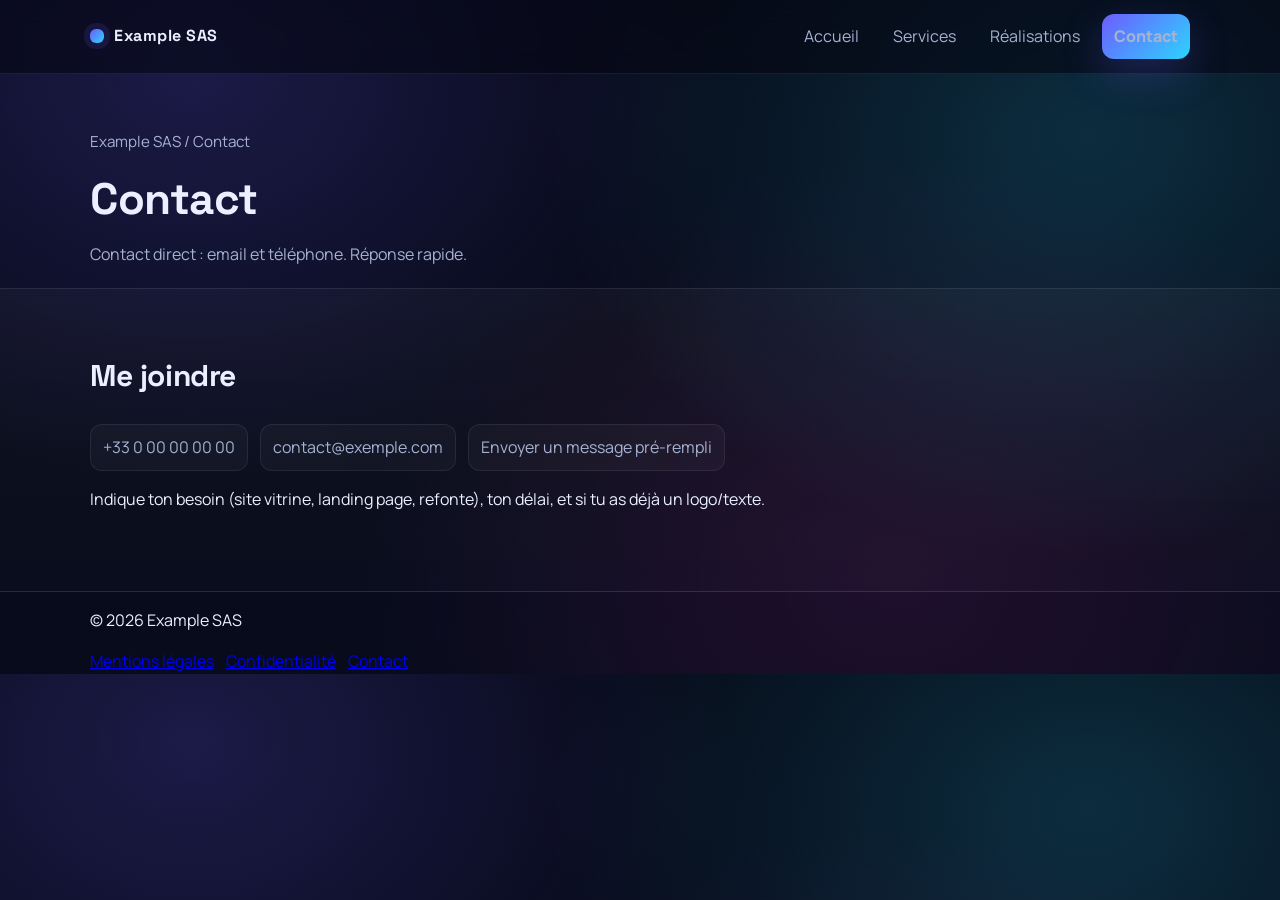
==== contact.html @ 9f6a9088 "This repository is a public demo. All personal and company information is fictitious." ====
<!doctype html>
<html lang="fr">
<head>
  <meta charset="utf-8" />
  <meta name="viewport" content="width=device-width, initial-scale=1" />
  <title>Contact — Example SAS</title>
  <meta name="description" content="Contact Example SAS : email et téléphone pour prise de contact." />
  <link rel="preconnect" href="https://fonts.googleapis.com">
  <link rel="preconnect" href="https://fonts.gstatic.com" crossorigin>
  <link href="https://fonts.googleapis.com/css2?family=Space+Grotesk:wght@400;600;700&family=Manrope:wght@400;600;700&display=swap" rel="stylesheet">
  <link rel="stylesheet" href="css/style.css" />
</head>
<body>

<header class="header">
  <div class="container header__inner">
    <a class="logo" href="index.html" aria-label="Accueil Example SAS">Example SAS</a>
    <nav class="nav" aria-label="Navigation principale">
      <button class="nav__toggle" type="button" aria-label="Ouvrir le menu" aria-expanded="false">
        <svg viewBox="0 0 24 24" fill="none" xmlns="http://www.w3.org/2000/svg" aria-hidden="true">
          <path d="M4 7H20M4 12H20M4 17H20" stroke="currentColor" stroke-width="2" stroke-linecap="round"/>
        </svg>
      </button>
      <div class="nav__links">
        <a href="index.html">Accueil</a>
        <a href="services.html">Services</a>
        <a href="realisations.html">Réalisations</a>
        <a class="btn btn--small" href="contact.html">Contact</a>
      </div>
    </nav>
  </div>
</header>

<main>
  <section class="page-hero">
    <div class="container">
      <div class="breadcrumb">Example SAS / Contact</div>
      <h1>Contact</h1>
      <p>Contact direct : email et téléphone. Réponse rapide.</p>
    </div>
  </section>

  <section class="section section--alt">
    <div class="container">
      <h2>Me joindre</h2>

      <div class="contact">
        <a class="contact__item" href="tel:+33000000000">+33 0 00 00 00 00</a>
        <a class="contact__item" href="mailto:contact@example.com">contact@exemple.com</a>
        <a class="contact__item" id="prefillMail" href="#">Envoyer un message pré-rempli</a>
      </div>

      <p class="muted">
        Indique ton besoin (site vitrine, landing page, refonte), ton délai, et si tu as déjà un logo/texte.
      </p>
    </div>
  </section>
</main>

<footer class="footer">
  <div class="container footer__inner">
    <p>© <span id="year"></span> Example SAS</p>
    <div style="display:flex; gap:12px; flex-wrap:wrap;">
      <a href="mentions-legales.html">Mentions légales</a>
      <a href="politique-confidentialite.html">Confidentialité</a>
      <a href="contact.html">Contact</a>
    </div>
  </div>
</footer>

<script src="js/main.js"></script>
</body>
</html>
---- css/style.css ----
:root{
  --bg: #050814;
  --bg2:#070b1b;
  --card: rgba(255,255,255,.05);
  --card2: rgba(255,255,255,.035);
  --text:#eaf0ff;
  --muted:#a6b2d2;

  /* Accent DEVORA vibe (bleu/violet) */
  --a1:#6d5cff;
  --a2:#2dd4ff;
  --a3:#ff3bd4;

  --border: rgba(255,255,255,.10);
  --radius: 20px;
  --shadow: 0 20px 60px rgba(0,0,0,.45);
}

*{box-sizing:border-box}
html{scroll-behavior:smooth}
body{
  margin:0;
  background:
    radial-gradient(900px 700px at 15% 10%, rgba(109,92,255,.22), transparent 60%),
    radial-gradient(900px 700px at 85% 20%, rgba(45,212,255,.18), transparent 60%),
    radial-gradient(900px 700px at 70% 85%, rgba(255,59,212,.10), transparent 60%),
    linear-gradient(180deg, var(--bg), var(--bg2));
  color:var(--text);
  line-height:1.55;
  font-family: "Manrope", system-ui, -apple-system, Segoe UI, Roboto, Arial;
}

/* Layout */
.container{width:min(1100px,92%); margin:auto}
.section{padding:64px 0}
.section--alt{
  background: linear-gradient(180deg, rgba(255,255,255,.03), rgba(255,255,255,.01));
  border-top:1px solid var(--border);
  border-bottom:1px solid var(--border);
}

/* Header */
.header{
  position:sticky;
  top:0;
  z-index:10;
  background:rgba(5,8,20,.62);
  backdrop-filter: blur(12px);
  border-bottom:1px solid rgba(255,255,255,.08);
}
.header__inner{
  display:flex;
  align-items:center;
  justify-content:space-between;
  padding:14px 0;
}
.logo{
  text-decoration:none;
  color:var(--text);
  font-family:"Space Grotesk", system-ui;
  font-weight:700;
  letter-spacing:.5px;
  display:flex;
  align-items:center;
  gap:10px;
}
.logo::before{
  content:"";
  width:14px;
  height:14px;
  border-radius:6px;
  background: linear-gradient(135deg, var(--a1), var(--a2));
  box-shadow: 0 0 0 6px rgba(109,92,255,.12);
}
.nav{display:flex; gap:10px; align-items:center}
.nav a{
  color:var(--muted);
  text-decoration:none;
  padding:10px 12px;
  border-radius:12px;
  transition: .2s ease;
}
.nav a:hover{
  background:rgba(255,255,255,.06);
  color:var(--text);
}

/* Buttons */
.btn{
  display:inline-flex;
  align-items:center;
  justify-content:center;
  gap:10px;
  text-decoration:none;
  color:#061026;
  font-weight:800;
  padding:12px 16px;
  border-radius:16px;
  background: linear-gradient(135deg, var(--a1), var(--a2));
  box-shadow: 0 14px 40px rgba(109,92,255,.25);
  transition:.2s ease;
}
.btn:hover{transform: translateY(-1px); filter: brightness(1.05)}
.btn--ghost{
  color:var(--text);
  background: rgba(255,255,255,.02);
  border:1px solid var(--border);
  box-shadow:none;
}
.btn--small{padding:10px 12px; border-radius:14px; font-weight:800}

/* Hero */
.hero{padding:74px 0 48px}
.hero__inner{position:relative}
.badge{
  display:inline-flex;
  align-items:center;
  gap:10px;
  padding:8px 12px;
  border:1px solid rgba(255,255,255,.12);
  border-radius:999px;
  color:var(--muted);
  background: rgba(255,255,255,.02);
}
.badge::before{
  content:"";
  width:8px;
  height:8px;
  border-radius:99px;
  background: linear-gradient(135deg, var(--a3), var(--a2));
  box-shadow:0 0 18px rgba(45,212,255,.45);
}
.hero h1{
  font-family:"Space Grotesk", system-ui;
  font-size: clamp(30px, 4.3vw, 54px);
  margin:14px 0 10px;
  letter-spacing:-.6px;
}
.hero__text{
  color:var(--muted);
  max-width: 66ch;
  margin:0 0 22px;
  font-size: 1.06rem;
}
.hero__cta{display:flex; gap:12px; flex-wrap:wrap}
.hero__glass{
  margin-top:26px;
  padding:16px;
  border-radius: var(--radius);
  background: linear-gradient(180deg, rgba(255,255,255,.06), rgba(255,255,255,.03));
  border: 1px solid rgba(255,255,255,.12);
  box-shadow: var(--shadow);
  display:flex;
  gap:14px;
  flex-wrap:wrap;
}
.pill{
  padding:10px 12px;
  border-radius: 999px;
  background: rgba(255,255,255,.03);
  border:1px solid rgba(255,255,255,.10);
  color:var(--muted);
  font-weight:700;
}

/* Titles */
h2{
  margin:0 0 18px;
  font-family:"Space Grotesk", system-ui;
  font-size: 30px;
  letter-spacing:-.4px;
}
h3{
  margin:0 0 10px;
  font-family:"Space Grotesk", system-ui;
  letter-spacing:-.2px;
}

/* Cards / Grid */
.grid{
  display:grid;
  grid-template-columns:repeat(3,1fr);
  gap:14px;
}
.card{
  background: linear-gradient(180deg, var(--card), var(--card2));
  border:1px solid rgba(255,255,255,.10);
  border-radius: var(--radius);
  padding:18px;
  box-shadow: 0 12px 45px rgba(0,0,0,.25);
  transition: .2s ease;
}
.card:hover{
  transform: translateY(-2px);
  border-color: rgba(45,212,255,.22);
}
.card p{margin:0; color:var(--muted)}
.text{color:var(--muted); margin:14px 0 0}

.contact{
  display:flex;
  flex-wrap: wrap;
  gap:12px;
  margin-top:24px;
}
.contact__item{
  color:var(--muted);
  text-decoration:none;
  padding:10px 12px;
  border-radius:12px;
  background: rgba(255,255,255,.03);
  border:1px solid rgba(255,255,255,.08);
  transition:.2s ease;
}
.contact__item:hover{
  background: rgba(255,255,255,.06);
}

.page-hero{
  padding: 56px 0 22px;
}
.page-hero h1{
  font-family:"Space Grotesk", system-ui;
  font-size: clamp(28px, 4vw, 44px);
  margin: 12px 0 8px;
  letter-spacing: -.5px;
}
.page-hero p{color:var(--muted); margin:0; max-width:70ch}
.breadcrumb{color:var(--muted); font-size:.95rem}

/* -------------------------------------------------
   Responsive navigation (hamburger)
   ------------------------------------------------- */

/* Desktop links wrapper */
.nav__links{display:flex; gap:10px; align-items:center}

/* Hamburger button (hidden on desktop) */
.nav__toggle{
  display:none;
  width:44px;
  height:44px;
  border-radius:14px;
  background: rgba(255,255,255,.02);
  border:1px solid rgba(255,255,255,.12);
  color:var(--text);
  cursor:pointer;
}
.nav__toggle:hover{background: rgba(255,255,255,.06)}
.nav__toggle:focus{outline:2px solid rgba(45,212,255,.45); outline-offset:2px}
.nav__toggle svg{width:22px; height:22px}

@media (max-width: 900px){
  .grid{grid-template-columns:1fr}
}

@media (max-width: 720px){
  .nav__toggle{
    display:inline-flex;
    align-items:center;
    justify-content:center;
  }

  /* Hide links by default on mobile */
  .nav__links{
    display:none;
    position:absolute;
    top:64px;
    left:0;
    right:0;
    padding:12px;
    flex-direction:column;
    align-items:stretch;
    background:rgba(5,8,20,.92);
    border-bottom:1px solid rgba(255,255,255,.08);
    backdrop-filter: blur(12px);
  }

  .nav__links a{padding:12px 14px}
  .nav__links .btn{width:100%; justify-content:center}

  /* Open state */
  .nav.is-open .nav__links{display:flex}

  /* Needed to position the dropdown */
  .header__inner{position:relative}
}

/* -------------------------------------------------
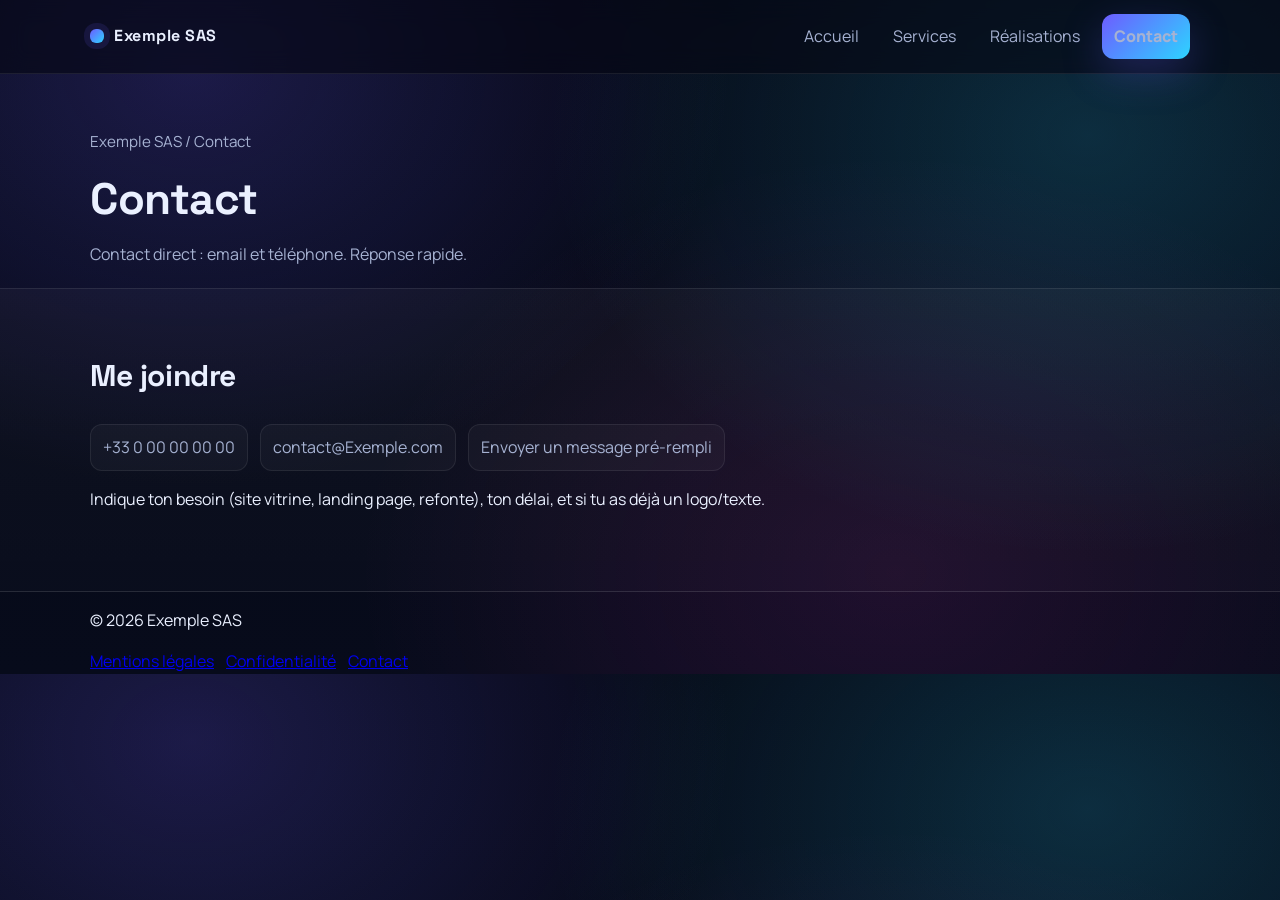
==== commit 4bcec5ce: "chore: public demo (exemple SAS, informations fictives)" ====
--- a/contact.html
+++ b/contact.html
@@ -3,8 +3,8 @@
 <head>
   <meta charset="utf-8" />
   <meta name="viewport" content="width=device-width, initial-scale=1" />
-  <title>Contact — Example SAS</title>
-  <meta name="description" content="Contact Example SAS : email et téléphone pour prise de contact." />
+  <title>Contact — Exemple SAS</title>
+  <meta name="description" content="Contact Exemple SAS : email et téléphone pour prise de contact." />
   <link rel="preconnect" href="https://fonts.googleapis.com">
   <link rel="preconnect" href="https://fonts.gstatic.com" crossorigin>
   <link href="https://fonts.googleapis.com/css2?family=Space+Grotesk:wght@400;600;700&family=Manrope:wght@400;600;700&display=swap" rel="stylesheet">
@@ -14,7 +14,7 @@
 
 <header class="header">
   <div class="container header__inner">
-    <a class="logo" href="index.html" aria-label="Accueil Example SAS">Example SAS</a>
+    <a class="logo" href="index.html" aria-label="Accueil ExempleExemple SAS">Exemple SAS</a>
     <nav class="nav" aria-label="Navigation principale">
       <button class="nav__toggle" type="button" aria-label="Ouvrir le menu" aria-expanded="false">
         <svg viewBox="0 0 24 24" fill="none" xmlns="http://www.w3.org/2000/svg" aria-hidden="true">
@@ -34,7 +34,7 @@
 <main>
   <section class="page-hero">
     <div class="container">
-      <div class="breadcrumb">Example SAS / Contact</div>
+      <div class="breadcrumb">Exemple SAS / Contact</div>
       <h1>Contact</h1>
       <p>Contact direct : email et téléphone. Réponse rapide.</p>
     </div>
@@ -46,7 +46,7 @@
 
       <div class="contact">
         <a class="contact__item" href="tel:+33000000000">+33 0 00 00 00 00</a>
-        <a class="contact__item" href="mailto:contact@example.com">contact@exemple.com</a>
+        <a class="contact__item" href="mailto:contact@Exemple.com">contact@Exemple.com</a>
         <a class="contact__item" id="prefillMail" href="#">Envoyer un message pré-rempli</a>
       </div>
 
@@ -59,7 +59,7 @@
 
 <footer class="footer">
   <div class="container footer__inner">
-    <p>© <span id="year"></span> Example SAS</p>
+    <p>© <span id="year"></span> Exemple SAS</p>
     <div style="display:flex; gap:12px; flex-wrap:wrap;">
       <a href="mentions-legales.html">Mentions légales</a>
       <a href="politique-confidentialite.html">Confidentialité</a>
--- a/css/style.css
+++ b/css/style.css
@@ -6,7 +6,7 @@
   --text:#eaf0ff;
   --muted:#a6b2d2;
 
-  /* Accent DEVORA vibe (bleu/violet) */
+  /* Accent Exemple SAS vibe (bleu/violet) */
   --a1:#6d5cff;
   --a2:#2dd4ff;
   --a3:#ff3bd4;
